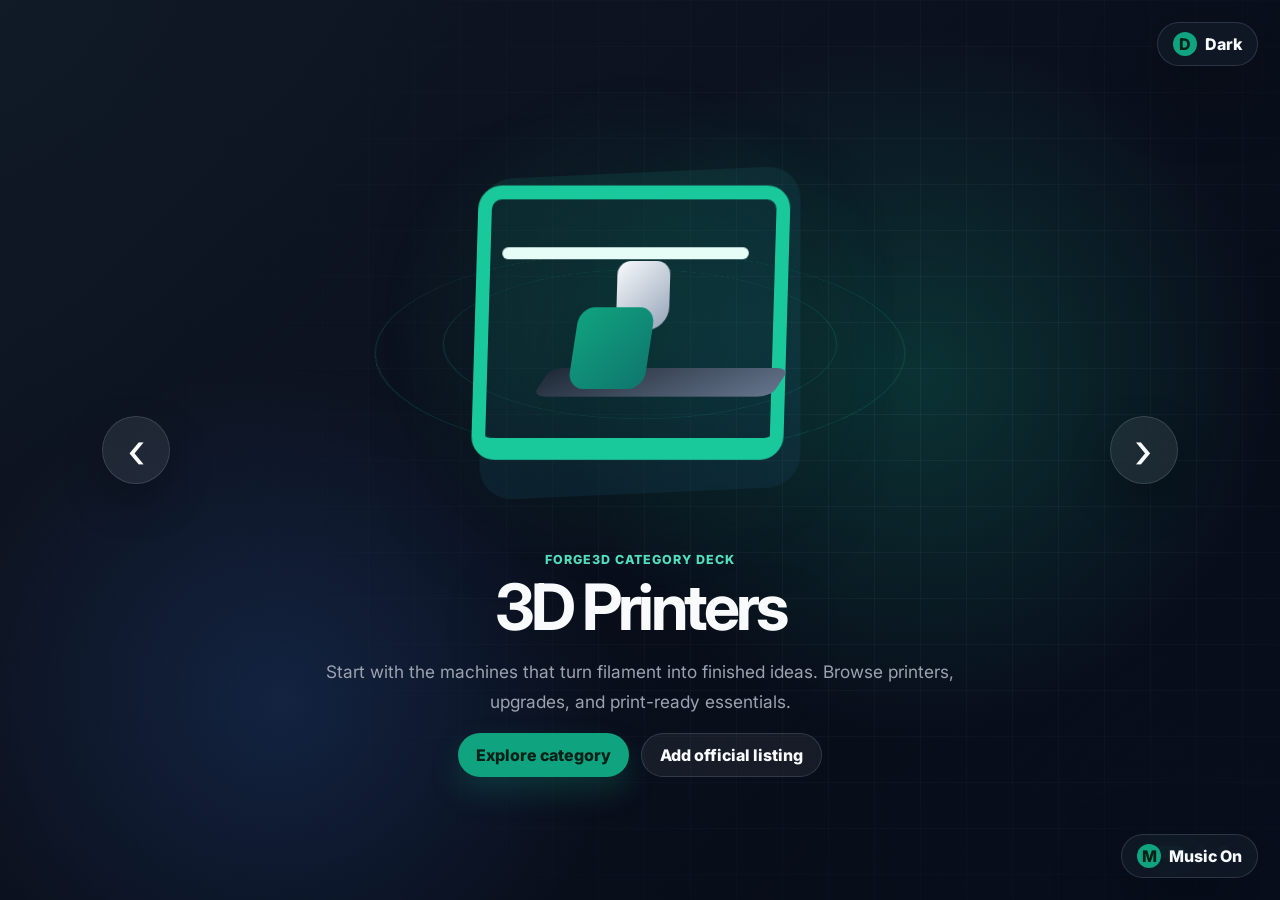
==== index.html @ af3e8572 "Initial Forge3D storefront" ====
<!DOCTYPE html>
<html lang="en" data-theme="dark">
<head>
  <meta charset="UTF-8">
  <meta name="viewport" content="width=device-width, initial-scale=1.0">
  <title>Forge3D | Creality Filament Store</title>
  <link rel="preconnect" href="https://fonts.googleapis.com">
  <link rel="preconnect" href="https://fonts.gstatic.com" crossorigin>
  <link href="https://fonts.googleapis.com/css2?family=Inter:wght@400;500;600;700;800&display=swap" rel="stylesheet">
  <link rel="stylesheet" href="styles.css">
</head>
<body class="landing-mode">
  <button id="themeToggle" class="theme-toggle" type="button" aria-label="Switch to light mode">
    <span class="theme-icon" aria-hidden="true">D</span>
    <span class="theme-label">Dark</span>
  </button>

  <audio id="backgroundMusic" src="Music/Futuristic%20Soundscapes.wav" loop preload="auto"></audio>

  <button id="musicToggle" class="music-toggle" type="button" aria-label="Mute music">
    <span class="music-icon" aria-hidden="true">M</span>
    <span class="music-label">Music On</span>
  </button>

  <div id="storeTransition" class="store-transition" aria-hidden="true">
    <div class="transition-logo">
      <span class="brand-mark">F3D</span>
      <strong>Forge3D</strong>
    </div>
  </div>

  <div class="app-shell">
    <aside class="sidebar" aria-label="Store navigation">
      <a class="brand" href="#top" aria-label="Forge3D home">
        <span class="brand-mark">F3D</span>
        <span>
          <strong>Forge3D</strong>
          <small>Creality filament shop</small>
        </span>
      </a>

      <nav class="nav-list" aria-label="Primary navigation">
        <a id="backToCategories" href="#top">Categories</a>
        <a href="#shop" class="active">Shop</a>
        <a href="#add-product">Add item</a>
        <a href="#cart">Cart</a>
        <a href="#checkout">Shipping</a>
      </nav>

      <div class="assistant-card">
        <span class="status-dot"></span>
        <p>Need to tune your print?</p>
        <strong>PLA for easy prints, PETG for strength, TPU for flex.</strong>
      </div>
    </aside>

    <main id="top" class="content">
      <section class="hero category-hero" aria-label="Forge3D category showcase">
        <button id="categoryPrev" class="category-arrow category-arrow-left" type="button" aria-label="Previous category">&lsaquo;</button>

        <div class="category-copy">
          <p class="eyebrow">Forge3D category deck</p>
          <h1 id="categoryTitle">3D Printers</h1>
          <p id="categoryDescription" class="hero-text">Start with the machines that turn filament into finished ideas. Browse printers, upgrades, and print-ready essentials.</p>
          <div class="hero-actions">
            <a id="categoryCta" class="button primary" href="#shop">Explore category</a>
            <a id="categoryAddCta" class="button secondary" href="#add-product">Add official listing</a>
          </div>
        </div>

        <div class="category-stage" aria-live="polite">
          <div class="orbital-ring ring-one"></div>
          <div class="orbital-ring ring-two"></div>
          <div id="categoryIcon" class="floating-icon printer-icon" aria-hidden="true">
            <span class="printer-frame"></span>
            <span class="printer-gantry"></span>
            <span class="printer-bed"></span>
            <span class="printer-head"></span>
            <span class="printer-cube"></span>
          </div>
        </div>

        <div id="categoryDots" class="category-dots" aria-label="Category position"></div>
        <button id="categoryNext" class="category-arrow category-arrow-right" type="button" aria-label="Next category">&rsaquo;</button>
      </section>

      <section class="toolbar" aria-label="Product filters">
        <label class="search-box">
          <span>Search products</span>
          <input id="searchInput" type="search" placeholder="Search color, material, or name">
        </label>
        <label>
          <span>Material</span>
          <select id="materialFilter">
            <option value="all">All materials</option>
            <option value="PLA">PLA</option>
            <option value="PETG">PETG</option>
            <option value="ABS">ABS</option>
            <option value="TPU">TPU</option>
          </select>
        </label>
      </section>

      <section id="shop" class="section-card">
        <div class="section-heading">
          <div>
            <p class="eyebrow">Current stock</p>
            <h2 id="shopTitle">Creality filament</h2>
          </div>
          <p id="productCount" class="muted"></p>
        </div>
        <div id="productGrid" class="product-grid" aria-live="polite"></div>
      </section>

      <section id="add-product" class="section-card two-column">
        <div>
          <p class="eyebrow">Owner tools</p>
          <h2>Add item</h2>
          <p class="muted">Use this temporary form to manually add official Forge3D listings. Items are saved in this browser until a backend is connected.</p>
        </div>
        <form id="productForm" class="form-card">
          <label>
            Product name
            <input name="name" required placeholder="Creality Hyper PLA">
          </label>
          <div class="form-row">
            <label>
              Category
              <select name="category" required>
                <option value="filament">3D Filament</option>
                <option value="printers">3D Printers</option>
                <option value="accessories">3D Printer Accessories</option>
              </select>
            </label>
            <label>
              Material / type
              <select name="material" required>
                <option value="PLA">PLA</option>
                <option value="PETG">PETG</option>
                <option value="ABS">ABS</option>
                <option value="TPU">TPU</option>
                <option value="CoreXY">CoreXY Printer</option>
                <option value="Bed Slinger">Bed Slinger Printer</option>
                <option value="Accessory">Accessory</option>
              </select>
            </label>
            <label>
              Color
              <input name="color" required placeholder="Space Grey">
            </label>
          </div>
          <div class="form-row">
            <label>
              Price (£)
              <input name="price" required type="number" min="1" step="0.01" placeholder="18.99">
            </label>
            <label>
              Stock
              <input name="stock" required type="number" min="0" step="1" placeholder="12">
            </label>
          </div>
          <label>
            Short description
            <textarea name="description" rows="3" placeholder="Smooth 1.75mm filament for everyday prints"></textarea>
          </label>
          <button class="button primary" type="submit">Add to shop</button>
        </form>
      </section>

      <section id="cart" class="section-card">
        <div class="section-heading">
          <div>
            <p class="eyebrow">Order builder</p>
            <h2>Your cart</h2>
          </div>
          <button id="clearCartBtn" class="button ghost" type="button">Clear cart</button>
        </div>
        <div id="cartItems" class="cart-list"></div>
        <div class="cart-summary">
          <span>Total</span>
          <strong id="cartTotal">£0.00</strong>
        </div>
      </section>

      <section id="checkout" class="section-card two-column">
        <div>
          <p class="eyebrow">Checkout draft</p>
          <h2>Shipping details</h2>
          <p class="muted">Payment will be added later. For now this captures the information needed to prepare an order.</p>
        </div>
        <form id="shippingForm" class="form-card">
          <div class="form-row">
            <label>
              Full name
              <input name="fullName" required autocomplete="name">
            </label>
            <label>
              Email
              <input name="email" type="email" required autocomplete="email">
            </label>
          </div>
          <label>
            Address line 1
            <input name="address1" required autocomplete="address-line1">
          </label>
          <label>
            Address line 2
            <input name="address2" autocomplete="address-line2">
          </label>
          <div class="form-row">
            <label>
              City
              <input name="city" required autocomplete="address-level2">
            </label>
            <label>
              Postcode
              <input name="postcode" required autocomplete="postal-code">
            </label>
          </div>
          <label>
            Delivery notes
            <textarea name="notes" rows="3" placeholder="Safe place, preferred delivery times, etc."></textarea>
          </label>
          <button class="button primary" type="submit">Submit order request</button>
          <p id="orderMessage" class="order-message" role="status"></p>
        </form>
      </section>
    </main>
  </div>

  <script src="script.js"></script>
</body>
</html>
---- styles.css ----
:root {
  --bg: #070b12;
  --panel: rgba(17, 24, 39, 0.84);
  --panel-solid: #111827;
  --ink: #f8fafc;
  --muted: #9ca3af;
  --line: rgba(148, 163, 184, 0.22);
  --brand: #10a37f;
  --brand-dark: #53e0bd;
  --accent: #10a37f;
  --soft: rgba(16, 163, 127, 0.14);
  --danger: #fb923c;
  --shadow: 0 24px 70px rgba(0, 0, 0, 0.36);
  color-scheme: dark;
}

[data-theme="light"] {
  --bg: #f4f6fb;
  --panel: rgba(255, 255, 255, 0.84);
  --panel-solid: #ffffff;
  --ink: #111827;
  --muted: #667085;
  --line: #dce3ee;
  --brand: #10a37f;
  --brand-dark: #08745b;
  --accent: #0f172a;
  --soft: #e8fff8;
  --danger: #c2410c;
  --shadow: 0 24px 70px rgba(15, 23, 42, 0.12);
  color-scheme: light;
}

* {
  box-sizing: border-box;
}

html {
  scroll-behavior: smooth;
}

body {
  margin: 0;
  min-height: 100vh;
  font-family: Inter, system-ui, -apple-system, BlinkMacSystemFont, "Segoe UI", sans-serif;
  color: var(--ink);
  background:
    radial-gradient(circle at top left, rgba(16, 163, 127, 0.24), transparent 34rem),
    radial-gradient(circle at bottom right, rgba(59, 130, 246, 0.14), transparent 30rem),
    linear-gradient(135deg, #05070d 0%, #0a101c 55%, #111827 100%);
}

[data-theme="light"] body {
  background:
    radial-gradient(circle at top left, rgba(16, 163, 127, 0.18), transparent 32rem),
    linear-gradient(135deg, #f7f8fb 0%, #eef3f8 55%, #f9fafb 100%);
}

a {
  color: inherit;
  text-decoration: none;
}

button,
input,
select,
textarea {
  font: inherit;
}

.app-shell {
  display: grid;
  grid-template-columns: 280px minmax(0, 1fr);
  min-height: 100vh;
}

.landing-mode .app-shell {
  display: block;
}

.landing-mode .sidebar,
.landing-mode .toolbar,
.landing-mode #shop,
.landing-mode #add-product,
.landing-mode #cart,
.landing-mode #checkout {
  display: none;
}

.landing-mode .content {
  width: 100%;
  min-height: 100vh;
  padding: 0;
}

.store-mode .category-hero {
  display: none;
}

.theme-toggle {
  position: fixed;
  top: 22px;
  right: 22px;
  z-index: 20;
  display: inline-flex;
  min-height: 44px;
  align-items: center;
  gap: 8px;
  padding: 0 15px;
  border: 1px solid var(--line);
  border-radius: 999px;
  color: var(--ink);
  background: var(--panel);
  box-shadow: var(--shadow);
  cursor: pointer;
  font-weight: 800;
  backdrop-filter: blur(18px);
}

.theme-icon {
  display: grid;
  width: 24px;
  height: 24px;
  place-items: center;
  border-radius: 999px;
  color: #042017;
  background: var(--brand);
}

.music-toggle {
  position: fixed;
  right: 22px;
  bottom: 22px;
  z-index: 25;
  display: inline-flex;
  min-height: 44px;
  align-items: center;
  gap: 8px;
  padding: 0 15px;
  border: 1px solid var(--line);
  border-radius: 999px;
  color: var(--ink);
  background: var(--panel);
  box-shadow: var(--shadow);
  cursor: pointer;
  font-weight: 800;
  backdrop-filter: blur(18px);
}

.music-icon {
  display: grid;
  width: 24px;
  height: 24px;
  place-items: center;
  border-radius: 999px;
  color: #042017;
  background: var(--brand);
}

.music-toggle.muted .music-icon {
  color: var(--ink);
  background: rgba(148, 163, 184, 0.24);
}

.store-transition {
  position: fixed;
  inset: 0;
  z-index: 30;
  display: grid;
  place-items: center;
  pointer-events: none;
  opacity: 0;
  visibility: hidden;
  background:
    radial-gradient(circle, rgba(16, 163, 127, 0.2), transparent 26rem),
    rgba(3, 7, 18, 0.94);
  transition: opacity 520ms ease, visibility 0ms linear 520ms;
}

[data-theme="light"] .store-transition {
  background:
    radial-gradient(circle, rgba(16, 163, 127, 0.18), transparent 26rem),
    rgba(248, 250, 252, 0.94);
}

.store-transition.active {
  opacity: 1;
  visibility: visible;
  transition: opacity 520ms ease;
}

.transition-logo {
  display: grid;
  justify-items: center;
  gap: 18px;
  transform: scale(0.94);
  opacity: 0;
}

.store-transition.active .transition-logo {
  animation: logoReveal 3s ease both;
}

.transition-logo .brand-mark {
  width: clamp(92px, 13vw, 150px);
  height: clamp(92px, 13vw, 150px);
  border-radius: 34px;
  font-size: clamp(1.55rem, 3vw, 2.35rem);
}

.transition-logo strong {
  font-size: clamp(2.4rem, 8vw, 7rem);
  letter-spacing: -0.08em;
}

.sidebar {
  position: sticky;
  top: 0;
  height: 100vh;
  display: flex;
  flex-direction: column;
  gap: 28px;
  padding: 26px;
  border-right: 1px solid var(--line);
  background: rgba(7, 11, 18, 0.72);
  backdrop-filter: blur(20px);
}

[data-theme="light"] .sidebar {
  background: rgba(255, 255, 255, 0.72);
}

.brand {
  display: flex;
  align-items: center;
  gap: 12px;
}

.brand-mark {
  display: grid;
  width: 48px;
  height: 48px;
  place-items: center;
  border-radius: 16px;
  color: #ffffff;
  font-weight: 800;
  background: linear-gradient(135deg, var(--brand), #0f766e);
  box-shadow: 0 14px 30px rgba(16, 163, 127, 0.26);
}

.brand strong,
.brand small {
  display: block;
}

.brand small,
.muted {
  color: var(--muted);
}

.nav-list {
  display: grid;
  gap: 8px;
}

.nav-list a {
  padding: 12px 14px;
  border-radius: 14px;
  color: #cbd5e1;
  font-weight: 600;
}

[data-theme="light"] .nav-list a {
  color: #344054;
}

.nav-list a:hover,
.nav-list a.active {
  background: var(--accent);
  color: #042017;
}

[data-theme="light"] .nav-list a:hover,
[data-theme="light"] .nav-list a.active {
  color: #ffffff;
}

.assistant-card {
  margin-top: auto;
  padding: 18px;
  border: 1px solid var(--line);
  border-radius: 22px;
  background: var(--panel-solid);
  box-shadow: 0 16px 50px rgba(0, 0, 0, 0.28);
}

.assistant-card p {
  margin: 12px 0 8px;
  color: var(--muted);
}

.status-dot {
  display: inline-block;
  width: 10px;
  height: 10px;
  border-radius: 999px;
  background: var(--brand);
  box-shadow: 0 0 0 6px rgba(16, 163, 127, 0.14);
}

.content {
  width: min(1180px, 100%);
  margin: 0 auto;
  padding: 34px;
}

.hero {
  display: grid;
  grid-template-columns: minmax(0, 0.9fr) minmax(360px, 1.1fr);
  gap: 26px;
  align-items: stretch;
  margin-bottom: 24px;
}

.category-hero {
  position: relative;
  min-height: min(760px, calc(100vh - 68px));
  overflow: hidden;
  border: 1px solid var(--line);
  border-radius: 36px;
  padding: clamp(26px, 5vw, 62px);
  background:
    radial-gradient(circle at 72% 42%, rgba(16, 163, 127, 0.24), transparent 22rem),
    radial-gradient(circle at 22% 78%, rgba(59, 130, 246, 0.16), transparent 21rem),
    linear-gradient(135deg, rgba(17, 24, 39, 0.92), rgba(3, 7, 18, 0.78));
  box-shadow: var(--shadow);
  isolation: isolate;
}

.landing-mode .category-hero {
  min-height: 100vh;
  margin: 0;
  border: 0;
  border-radius: 0;
  grid-template-columns: 1fr;
  grid-template-rows: auto auto;
  align-content: center;
  align-items: end;
  justify-items: center;
  gap: clamp(0px, 1vh, 10px);
  padding: clamp(70px, 8vh, 100px) clamp(22px, 5vw, 70px) clamp(54px, 8vh, 88px);
  transition: opacity 520ms ease, transform 520ms ease, filter 520ms ease;
}

.landing-mode.transitioning .category-hero,
.transitioning .theme-toggle,
.transitioning .music-toggle {
  opacity: 0;
  transform: scale(0.96);
  filter: blur(12px);
  pointer-events: none;
}

[data-theme="light"] .category-hero {
  background:
    radial-gradient(circle at 72% 42%, rgba(16, 163, 127, 0.2), transparent 22rem),
    radial-gradient(circle at 22% 78%, rgba(59, 130, 246, 0.13), transparent 21rem),
    linear-gradient(135deg, rgba(255, 255, 255, 0.92), rgba(241, 245, 249, 0.78));
}

.category-hero::before {
  content: "";
  position: absolute;
  inset: 0;
  z-index: -1;
  background-image:
    linear-gradient(rgba(148, 163, 184, 0.08) 1px, transparent 1px),
    linear-gradient(90deg, rgba(148, 163, 184, 0.08) 1px, transparent 1px);
  background-size: 46px 46px;
  mask-image: radial-gradient(circle at 70% 45%, black, transparent 72%);
}

.category-copy {
  display: flex;
  flex-direction: column;
  justify-content: center;
  max-width: 620px;
  z-index: 2;
}

.landing-mode .category-copy {
  align-items: center;
  max-width: 860px;
  text-align: center;
}

.landing-mode .hero-actions {
  justify-content: center;
}

.category-copy h1 {
  margin-bottom: 20px;
  text-shadow: 0 18px 56px rgba(0, 0, 0, 0.35);
}

.category-stage {
  position: relative;
  display: grid;
  min-height: 520px;
  place-items: center;
  perspective: 1200px;
}

.landing-mode .category-stage {
  min-height: min(46vh, 460px);
  width: 100%;
  order: -1;
}

.category-stage::before {
  content: "";
  position: absolute;
  width: min(74vw, 560px);
  height: min(74vw, 560px);
  border-radius: 999px;
  background: radial-gradient(circle, rgba(16, 163, 127, 0.2), transparent 64%);
  filter: blur(10px);
}

.orbital-ring {
  position: absolute;
  border: 1px solid rgba(16, 163, 127, 0.28);
  border-radius: 999px;
  transform: rotateX(68deg) rotateZ(-18deg);
}

.ring-one {
  width: min(72vw, 520px);
  height: min(72vw, 520px);
  animation: orbitSpin 18s linear infinite;
}

.ring-two {
  width: min(54vw, 390px);
  height: min(54vw, 390px);
  animation: orbitSpin 12s linear infinite reverse;
}

.floating-icon {
  position: relative;
  width: min(64vw, 420px);
  height: min(64vw, 420px);
  transform-style: preserve-3d;
  animation: iconFloat 4.6s ease-in-out infinite;
  filter: drop-shadow(0 34px 48px rgba(0, 0, 0, 0.44));
  cursor: pointer;
}

.floating-icon::before {
  content: "";
  position: absolute;
  inset: 11%;
  border-radius: 34px;
  background: linear-gradient(145deg, rgba(16, 163, 127, 0.14), rgba(59, 130, 246, 0.08));
  transform: translateZ(-60px) rotateX(12deg) rotateY(-12deg);
}

.floating-icon span {
  position: absolute;
  display: block;
}

.printer-frame {
  inset: 16% 12% 18%;
  border: clamp(8px, 1.5vw, 14px) solid #19c99c;
  border-bottom-width: clamp(14px, 2vw, 22px);
  border-radius: 24px;
  transform: rotateY(-12deg) rotateX(8deg) translateZ(42px);
}

.printer-gantry {
  top: 32%;
  left: 20%;
  width: 60%;
  height: 12px;
  border-radius: 999px;
  background: #e5fdf6;
  transform: rotateY(-12deg) rotateX(8deg) translateZ(70px);
}

.printer-bed {
  left: 24%;
  bottom: 22%;
  width: 58%;
  height: 54px;
  border-radius: 14px;
  background: linear-gradient(135deg, #1f2937, #64748b);
  transform: skewX(-18deg) rotateY(-12deg) rotateX(58deg) translateZ(48px);
}

.printer-head {
  top: 36%;
  left: 49%;
  width: 54px;
  height: 70px;
  border-radius: 14px 14px 24px 24px;
  background: linear-gradient(135deg, #f8fafc, #94a3b8);
  transform: rotateY(-12deg) rotateX(8deg) translateZ(96px);
}

.printer-cube {
  left: 42%;
  bottom: 30%;
  width: 86px;
  height: 86px;
  border-radius: 18px;
  background: linear-gradient(135deg, #10a37f, #0f766e);
  transform: rotateY(-28deg) rotateX(18deg) translateZ(84px);
}

.accessory-icon .tool-disc {
  inset: 18%;
  border-radius: 999px;
  border: 18px solid #19c99c;
  transform: rotateY(-18deg) rotateX(10deg) translateZ(54px);
}

.accessory-icon .wrench-handle {
  left: 45%;
  top: 24%;
  width: 42px;
  height: 250px;
  border-radius: 999px;
  background: linear-gradient(180deg, #f8fafc, #94a3b8);
  transform: rotate(44deg) rotateY(-18deg) translateZ(86px);
}

.accessory-icon .wrench-head {
  left: 48%;
  top: 17%;
  width: 112px;
  height: 112px;
  border: 24px solid #f8fafc;
  border-right-color: transparent;
  border-radius: 999px;
  transform: rotate(44deg) rotateY(-18deg) translateZ(100px);
}

.accessory-icon .nozzle {
  left: 20%;
  bottom: 18%;
  width: 96px;
  height: 130px;
  clip-path: polygon(16% 0, 84% 0, 100% 54%, 58% 100%, 42% 100%, 0 54%);
  background: linear-gradient(135deg, #f59e0b, #f97316);
  transform: rotate(-24deg) rotateY(-12deg) translateZ(90px);
}

.filament-icon .spool-outer {
  inset: 10%;
  border-radius: 999px;
  background: conic-gradient(from 120deg, #10a37f, #53e0bd, #1d4ed8, #10a37f);
  transform: rotateY(-18deg) rotateX(10deg) translateZ(58px);
}

.filament-icon .spool-inner {
  inset: 31%;
  border: 28px solid rgba(248, 250, 252, 0.9);
  border-radius: 999px;
  background: rgba(15, 23, 42, 0.8);
  transform: rotateY(-18deg) rotateX(10deg) translateZ(88px);
}

.filament-icon .filament-strand {
  right: 3%;
  bottom: 20%;
  width: 46%;
  height: 110px;
  border: 16px solid #53e0bd;
  border-left: 0;
  border-bottom: 0;
  border-radius: 0 999px 0 0;
  transform: rotate(12deg) translateZ(112px);
}

.category-hero.is-switching .floating-icon {
  animation: iconFloat 4.6s ease-in-out infinite, iconSlideOut 280ms ease forwards;
}

.category-hero.is-entering .floating-icon {
  animation: iconFloat 4.6s ease-in-out infinite, iconSlideIn 420ms cubic-bezier(0.16, 1, 0.3, 1) both;
}

.category-arrow {
  position: absolute;
  top: 50%;
  z-index: 4;
  display: grid;
  width: clamp(48px, 6vw, 68px);
  height: clamp(48px, 6vw, 68px);
  place-items: center;
  border: 1px solid var(--line);
  border-radius: 999px;
  color: var(--ink);
  background: rgba(255, 255, 255, 0.08);
  box-shadow: 0 18px 42px rgba(0, 0, 0, 0.28);
  cursor: pointer;
  font-size: clamp(2.1rem, 4vw, 3.2rem);
  line-height: 1;
  transform: translateY(-50%);
  backdrop-filter: blur(18px);
}

[data-theme="light"] .category-arrow {
  background: rgba(255, 255, 255, 0.72);
}

.category-arrow:hover {
  background: var(--brand);
  color: #042017;
}

.category-arrow-left {
  left: clamp(54px, 8vw, 132px);
}

.category-arrow-right {
  right: clamp(54px, 8vw, 132px);
}

@keyframes logoReveal {
  0% {
    opacity: 0;
    transform: scale(0.9) translateY(18px);
    filter: blur(14px);
  }
  22%, 78% {
    opacity: 1;
    transform: scale(1) translateY(0);
    filter: blur(0);
  }
  100% {
    opacity: 0;
    transform: scale(1.08) translateY(-18px);
    filter: blur(12px);
  }
}

.category-dots {
  position: absolute;
  right: clamp(26px, 4vw, 54px);
  bottom: clamp(24px, 4vw, 42px);
  z-index: 5;
  display: flex;
  gap: 10px;
}

.category-dot {
  width: 12px;
  height: 12px;
  border: 0;
  border-radius: 999px;
  background: rgba(148, 163, 184, 0.48);
  cursor: pointer;
}

.category-dot.active {
  width: 34px;
  background: var(--brand);
}

@keyframes iconFloat {
  0%, 100% {
    transform: translateY(0) rotateX(0deg) rotateY(0deg);
  }
  50% {
    transform: translateY(-22px) rotateX(2deg) rotateY(-3deg);
  }
}

@keyframes orbitSpin {
  to {
    transform: rotateX(68deg) rotateZ(342deg);
  }
}

@keyframes iconSlideOut {
  to {
    opacity: 0;
    transform: translateX(var(--slide-out, -80px)) scale(0.86) rotateY(var(--slide-rotate, 18deg));
  }
}

@keyframes iconSlideIn {
  from {
    opacity: 0;
    transform: translateX(var(--slide-in, 90px)) scale(0.86) rotateY(var(--slide-rotate, -18deg));
  }
}

.hero-copy,
.prompt-card,
.section-card,
.toolbar {
  border: 1px solid var(--line);
  border-radius: 30px;
  background: var(--panel);
  box-shadow: var(--shadow);
  backdrop-filter: blur(20px);
}

.hero-copy {
  padding: clamp(28px, 5vw, 58px);
}

.eyebrow {
  margin: 0 0 10px;
  color: var(--brand-dark);
  font-size: 0.78rem;
  font-weight: 800;
  letter-spacing: 0.08em;
  text-transform: uppercase;
}

h1,
h2,
p {
  margin-top: 0;
}

h1 {
  max-width: 760px;
  margin-bottom: 18px;
  font-size: clamp(2.35rem, 5vw, 5rem);
  line-height: 0.95;
  letter-spacing: -0.06em;
}

h2 {
  margin-bottom: 8px;
  font-size: clamp(1.5rem, 3vw, 2.25rem);
  letter-spacing: -0.04em;
}

.hero-text {
  max-width: 670px;
  color: var(--muted);
  font-size: 1.08rem;
  line-height: 1.7;
}

.hero-actions,
.product-actions,
.cart-actions {
  display: flex;
  flex-wrap: wrap;
  gap: 12px;
  align-items: center;
}

.button {
  display: inline-flex;
  min-height: 44px;
  align-items: center;
  justify-content: center;
  gap: 8px;
  padding: 0 18px;
  border: 0;
  border-radius: 999px;
  cursor: pointer;
  font-weight: 800;
  transition: transform 160ms ease, box-shadow 160ms ease, background 160ms ease;
}

.button:hover {
  transform: translateY(-1px);
}

.button.primary {
  color: #042017;
  background: var(--accent);
  box-shadow: 0 14px 30px rgba(16, 163, 127, 0.22);
}

[data-theme="light"] .button.primary {
  color: #ffffff;
  box-shadow: 0 14px 30px rgba(15, 23, 42, 0.2);
}

.button.secondary {
  color: var(--ink);
  background: rgba(255, 255, 255, 0.06);
  border: 1px solid var(--line);
}

[data-theme="light"] .button.secondary {
  color: var(--accent);
  background: #ffffff;
}

.button.ghost {
  color: var(--muted);
  background: rgba(255, 255, 255, 0.05);
  border: 1px solid var(--line);
}

[data-theme="light"] .button.ghost {
  background: #f8fafc;
}

.button.danger {
  color: var(--danger);
  background: rgba(251, 146, 60, 0.12);
}

[data-theme="light"] .button.danger {
  background: #fff7ed;
}

.prompt-card {
  display: flex;
  flex-direction: column;
  justify-content: center;
  gap: 14px;
  padding: 24px;
}

.prompt-header {
  display: flex;
  gap: 8px;
  margin-bottom: 12px;
}

.prompt-header span {
  width: 10px;
  height: 10px;
  border-radius: 999px;
  background: #475569;
}

.message {
  max-width: 88%;
  padding: 14px 16px;
  border-radius: 20px;
  line-height: 1.55;
}

.user-message {
  align-self: flex-end;
  color: #042017;
  background: var(--accent);
  border-bottom-right-radius: 6px;
}

[data-theme="light"] .user-message {
  color: #ffffff;
}

.bot-message {
  align-self: flex-start;
  background: rgba(255, 255, 255, 0.07);
  border: 1px solid var(--line);
  border-bottom-left-radius: 6px;
}

[data-theme="light"] .bot-message {
  background: #ffffff;
}

.toolbar {
  display: grid;
  grid-template-columns: 1fr 220px;
  gap: 14px;
  margin-bottom: 24px;
  padding: 18px;
}

label {
  display: grid;
  gap: 8px;
  color: #d1d5db;
  font-size: 0.9rem;
  font-weight: 700;
}

[data-theme="light"] label {
  color: #344054;
}

input,
select,
textarea {
  width: 100%;
  border: 1px solid var(--line);
  border-radius: 16px;
  padding: 13px 14px;
  color: var(--ink);
  background: rgba(3, 7, 18, 0.72);
  outline: none;
}

[data-theme="light"] input,
[data-theme="light"] select,
[data-theme="light"] textarea {
  background: #ffffff;
}

input::placeholder,
textarea::placeholder {
  color: #6b7280;
}

textarea {
  resize: vertical;
}

input:focus,
select:focus,
textarea:focus {
  border-color: var(--brand);
  box-shadow: 0 0 0 4px rgba(16, 163, 127, 0.14);
}

.section-card {
  margin-bottom: 24px;
  padding: clamp(20px, 4vw, 32px);
}

.section-heading {
  display: flex;
  gap: 18px;
  align-items: start;
  justify-content: space-between;
  margin-bottom: 22px;
}

.product-grid {
  display: grid;
  grid-template-columns: repeat(3, minmax(0, 1fr));
  gap: 18px;
}

.product-card {
  display: grid;
  gap: 16px;
  padding: 18px;
  border: 1px solid var(--line);
  border-radius: 24px;
  background: rgba(15, 23, 42, 0.9);
}

[data-theme="light"] .product-card {
  background: #ffffff;
}

.spool-art {
  position: relative;
  min-height: 160px;
  overflow: hidden;
  border-radius: 20px;
  background: linear-gradient(135deg, var(--swatch), #111827);
}

[data-theme="light"] .spool-art {
  background: linear-gradient(135deg, var(--swatch), #f8fafc);
}

.spool-art::before,
.spool-art::after {
  content: "";
  position: absolute;
  inset: 28px;
  border: 22px solid rgba(255, 255, 255, 0.54);
  border-radius: 999px;
}

[data-theme="light"] .spool-art::before,
[data-theme="light"] .spool-art::after {
  border-color: rgba(255, 255, 255, 0.82);
}

.spool-art::after {
  inset: 64px;
  border-width: 18px;
  background: rgba(15, 23, 42, 0.46);
}

[data-theme="light"] .spool-art::after {
  background: rgba(255, 255, 255, 0.65);
}

.product-meta {
  display: flex;
  flex-wrap: wrap;
  gap: 8px;
}

.pill {
  display: inline-flex;
  align-items: center;
  border-radius: 999px;
  padding: 6px 10px;
  color: #d1fae5;
  background: rgba(16, 163, 127, 0.14);
  font-size: 0.78rem;
  font-weight: 800;
}

[data-theme="light"] .pill {
  color: #344054;
  background: #f2f4f7;
}

.price-line {
  display: flex;
  align-items: end;
  justify-content: space-between;
  gap: 12px;
}

.price-line strong {
  font-size: 1.5rem;
}

.two-column {
  display: grid;
  grid-template-columns: 0.85fr 1.15fr;
  gap: 28px;
  align-items: start;
}

.form-card {
  display: grid;
  gap: 16px;
}

.form-row {
  display: grid;
  grid-template-columns: repeat(2, minmax(0, 1fr));
  gap: 14px;
}

.cart-list {
  display: grid;
  gap: 12px;
}

.cart-item,
.empty-state {
  display: flex;
  gap: 14px;
  align-items: center;
  justify-content: space-between;
  padding: 16px;
  border: 1px solid var(--line);
  border-radius: 18px;
  background: rgba(15, 23, 42, 0.9);
}

[data-theme="light"] .cart-item,
[data-theme="light"] .empty-state {
  background: #ffffff;
}

.cart-item h3,
.product-card h3 {
  margin: 0 0 6px;
}

.quantity-control {
  display: inline-flex;
  align-items: center;
  gap: 8px;
  padding: 6px;
  border: 1px solid var(--line);
  border-radius: 999px;
}

.quantity-control button {
  width: 30px;
  height: 30px;
  border: 0;
  border-radius: 999px;
  cursor: pointer;
  color: var(--ink);
  background: rgba(255, 255, 255, 0.08);
  font-weight: 800;
}

[data-theme="light"] .quantity-control button {
  background: #eef2f7;
}

.cart-summary {
  display: flex;
  justify-content: space-between;
  margin-top: 18px;
  padding-top: 18px;
  border-top: 1px solid var(--line);
  font-size: 1.25rem;
}

.order-message {
  min-height: 24px;
  margin: 0;
  color: var(--brand-dark);
  font-weight: 800;
}

@media (max-width: 980px) {
  .app-shell {
    grid-template-columns: 1fr;
  }

  .sidebar {
    position: static;
    height: auto;
    flex-direction: row;
    flex-wrap: wrap;
    align-items: center;
  }

  .nav-list {
    grid-auto-flow: column;
    overflow-x: auto;
  }

  .assistant-card {
    display: none;
  }

  .hero,
  .two-column,
  .toolbar {
    grid-template-columns: 1fr;
  }

  .product-grid {
    grid-template-columns: repeat(2, minmax(0, 1fr));
  }
}

@media (max-width: 640px) {
  .content,
  .sidebar {
    padding: 18px;
  }

  .brand {
    width: 100%;
  }

  .nav-list {
    width: 100%;
  }

  .hero-copy,
  .prompt-card,
  .section-card,
  .toolbar {
    border-radius: 22px;
  }

  .product-grid,
  .form-row {
    grid-template-columns: 1fr;
  }

  .cart-item {
    align-items: stretch;
    flex-direction: column;
  }

  .category-arrow-left {
    left: 18px;
  }

  .category-arrow-right {
    right: 18px;
  }
}
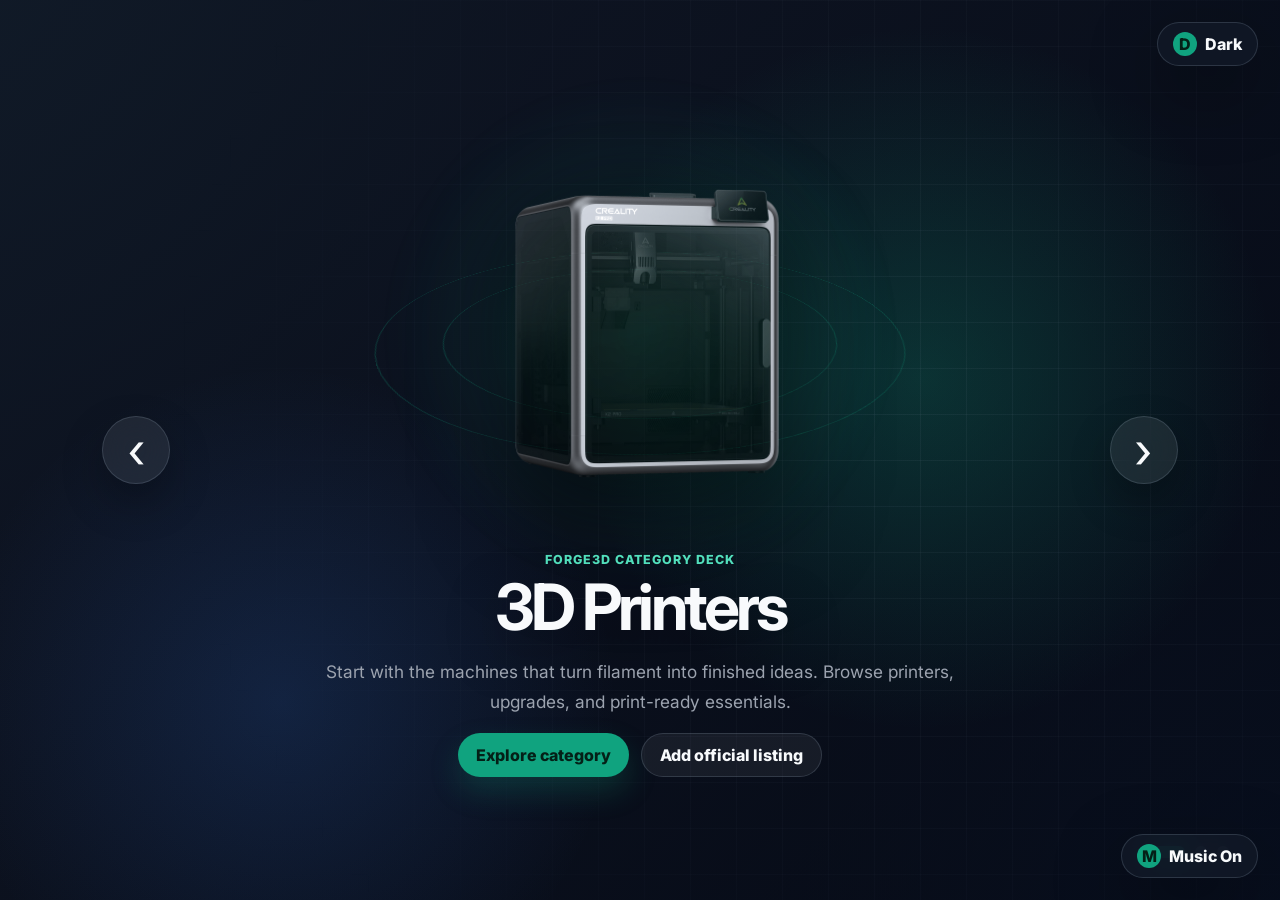
==== commit c2dd3148: "Update storefront landing assets" ====
--- a/index.html
+++ b/index.html
@@ -71,12 +71,8 @@
         <div class="category-stage" aria-live="polite">
           <div class="orbital-ring ring-one"></div>
           <div class="orbital-ring ring-two"></div>
-          <div id="categoryIcon" class="floating-icon printer-icon" aria-hidden="true">
-            <span class="printer-frame"></span>
-            <span class="printer-gantry"></span>
-            <span class="printer-bed"></span>
-            <span class="printer-head"></span>
-            <span class="printer-cube"></span>
+          <div id="categoryIcon" class="floating-icon printer-image-icon" aria-hidden="true">
+            <img class="category-image" src="3D%20Printers/3D%20Printers%20%20Catogory%20Logo.png" alt="">
           </div>
         </div>
 
@@ -228,6 +224,8 @@
     </main>
   </div>
 
+  <a class="button primary floating-cart-button" href="#cart">View Cart</a>
+
   <script src="script.js"></script>
 </body>
 </html>
--- a/styles.css
+++ b/styles.css
@@ -161,6 +161,19 @@
   background: rgba(148, 163, 184, 0.24);
 }
 
+.floating-cart-button {
+  position: fixed;
+  left: 50%;
+  bottom: 22px;
+  z-index: 24;
+  transform: translateX(-50%);
+  box-shadow: var(--shadow);
+}
+
+.landing-mode .floating-cart-button {
+  display: none;
+}
+
 .store-transition {
   position: fixed;
   inset: 0;
@@ -447,6 +460,7 @@
 
 .floating-icon {
   position: relative;
+  --category-image-scale: 1;
   width: min(64vw, 420px);
   height: min(64vw, 420px);
   transform-style: preserve-3d;
@@ -467,6 +481,36 @@
 .floating-icon span {
   position: absolute;
   display: block;
+}
+
+.category-image {
+  position: absolute;
+  top: 50%;
+  left: 50%;
+  z-index: 2;
+  width: calc(100% * var(--category-image-scale));
+  height: calc(100% * var(--category-image-scale));
+  object-fit: contain;
+  filter: drop-shadow(0 28px 36px rgba(0, 0, 0, 0.5));
+  transform: translate(-50%, -50%);
+}
+
+.printer-image-icon::before,
+.category-image-icon::before {
+  background: radial-gradient(circle, rgba(16, 163, 127, 0.16), transparent 68%);
+}
+
+.printer-image-icon {
+  --category-image-scale: 1.9;
+}
+
+.printer-image-icon .category-image {
+  opacity: 1;
+}
+
+.accessory-image-icon,
+.filament-image-icon {
+  --category-image-scale: 1;
 }
 
 .printer-frame {
